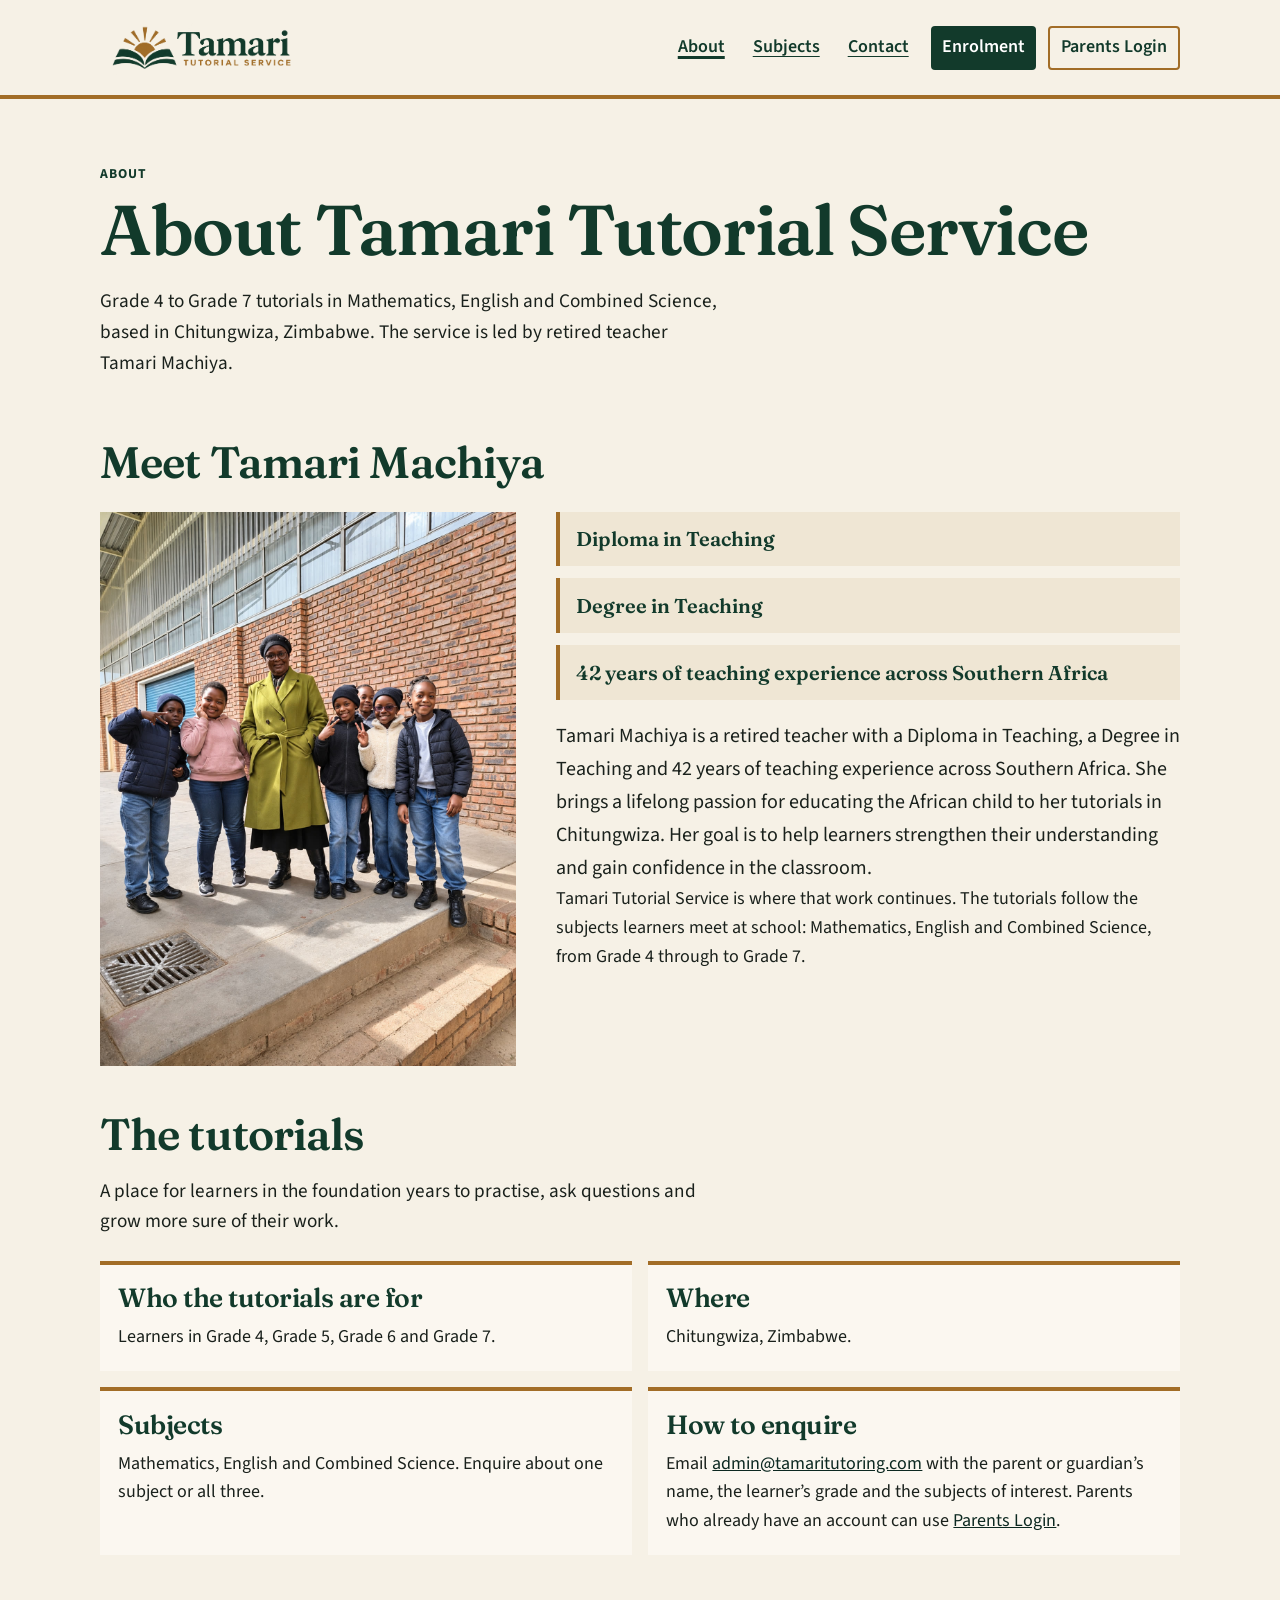
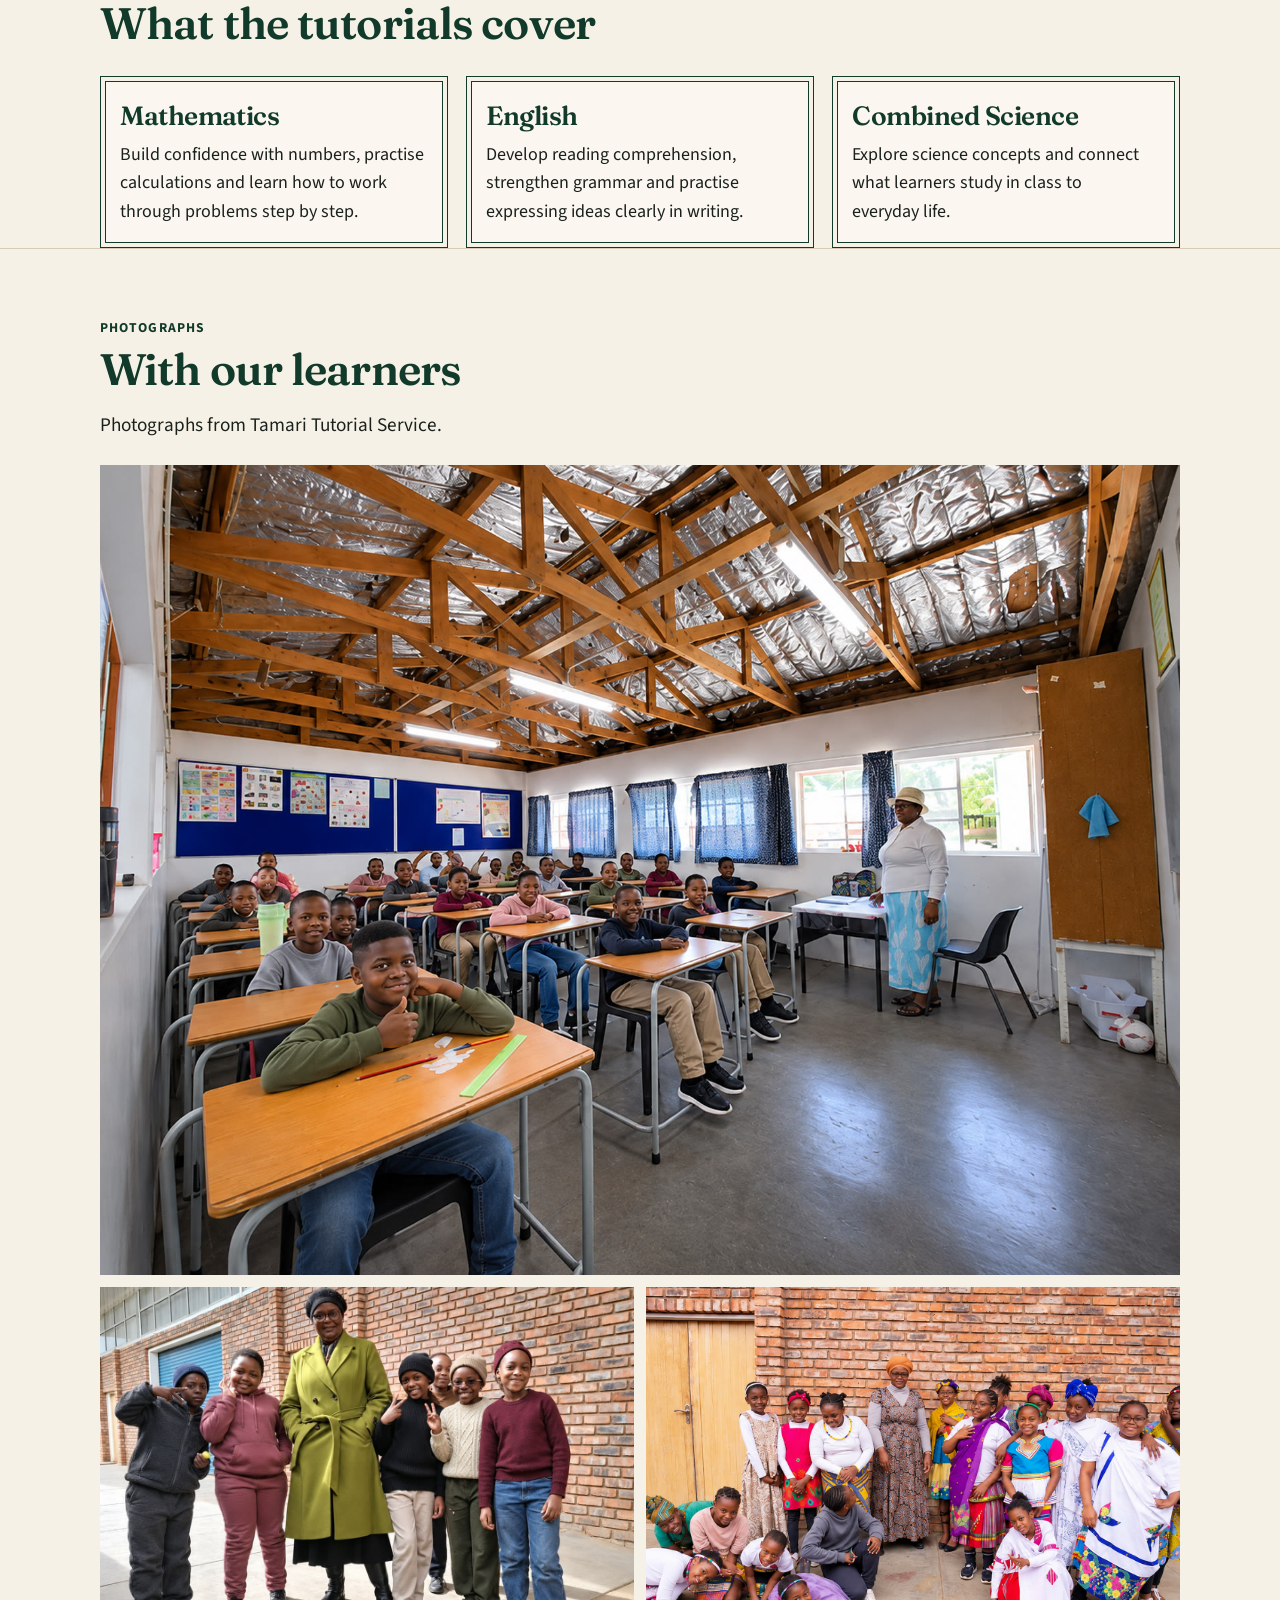
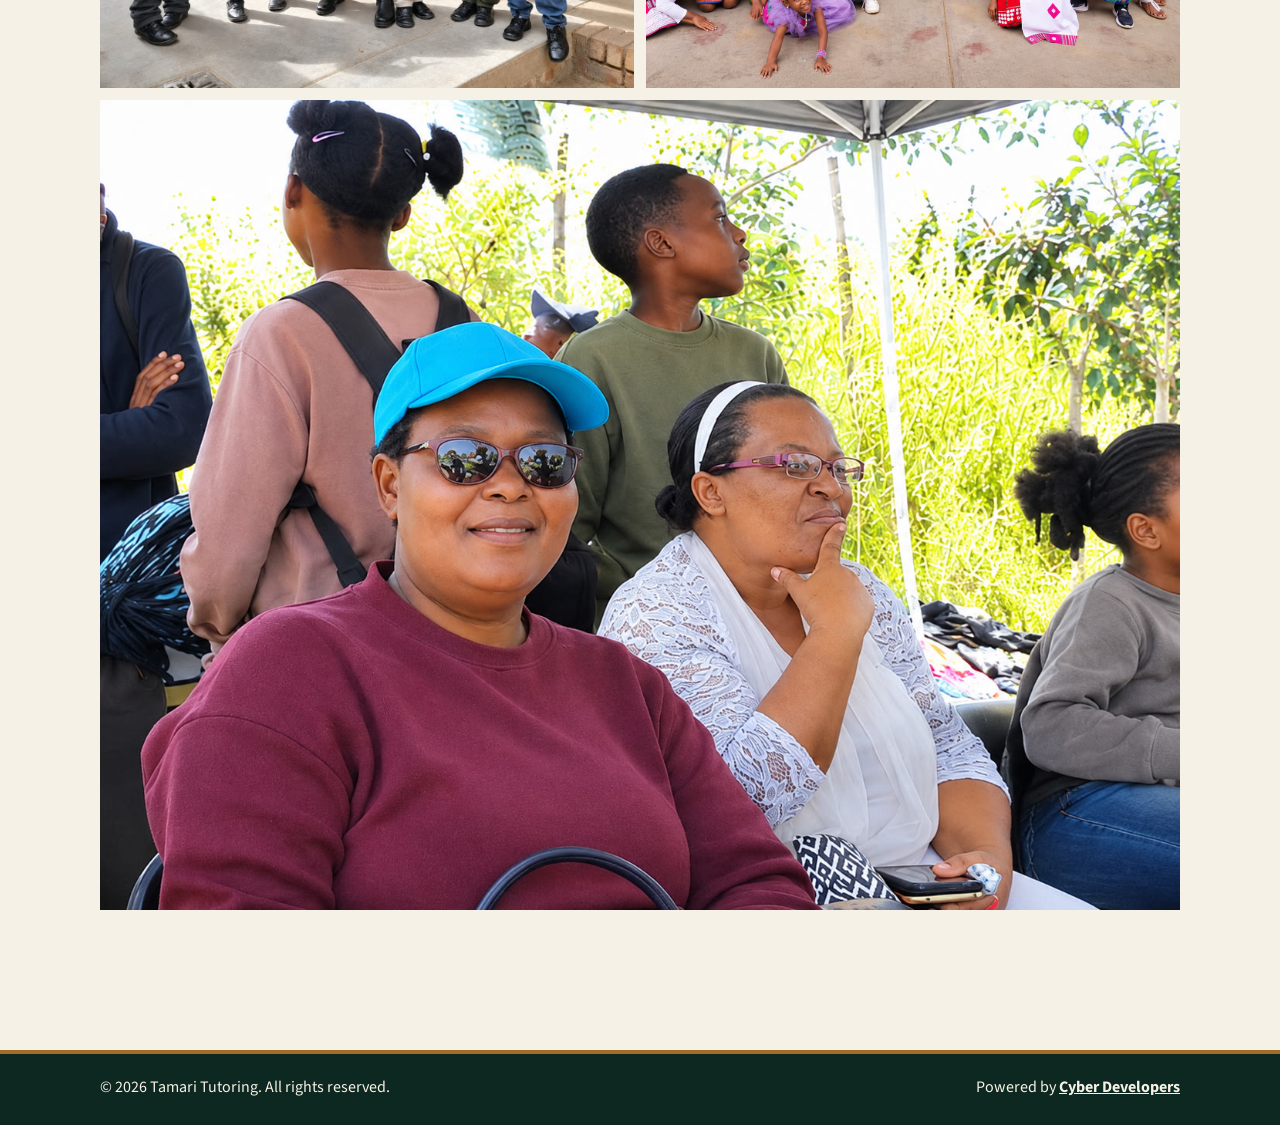
==== about.html @ 3a779c28 "Add an About page and move the photographs there. Keep a short introduction on the homepage, and put" ====
<!DOCTYPE html>
<html lang="en-GB">
  <head>
    <meta charset="utf-8">
    <meta name="viewport" content="width=device-width, initial-scale=1">
    <title>About | Tamari Tutorial Service</title>
    <meta name="description" content="Tamari Tutorial Service offers Grade 4 to Grade 7 tutorials in Mathematics, English and Combined Science in Chitungwiza, led by retired teacher Tamari Machiya.">
    <link rel="canonical" href="https://tamaritutoring.com/about.html">
    <meta property="og:title" content="About | Tamari Tutorial Service">
    <meta property="og:description" content="Meet Tamari Machiya and see photographs from Grade 4 to Grade 7 tutorials in Chitungwiza.">
    <meta property="og:type" content="website">
    <meta property="og:url" content="https://tamaritutoring.com/about.html">
    <meta property="og:locale" content="en_GB">
    <meta name="theme-color" content="#123a2b">
    <link rel="icon" href="favicon.png" type="image/png">
    <link rel="stylesheet" href="styles.css">
  </head>
  <body>
    <a class="skip" href="#main">Skip to content</a>

    <header class="site-header">
      <div class="wrap header-inner">
        <a class="brand" href="index.html">
          <img src="logo.png" alt="Tamari Tutorial Service" width="1086" height="362">
        </a>
        <nav class="site-nav" aria-label="Page">
          <ul>
            <li><a href="about.html" aria-current="page">About</a></li>
            <li><a href="index.html#subjects">Subjects</a></li>
            <li><a href="contact.html">Contact</a></li>
            <li><a class="nav-enrol" href="index.html#enrolment">Enrolment</a></li>
            <li><a class="nav-login" href="https://app.schoolhubsa.co.za/tamaritutoring" target="_blank" rel="noopener noreferrer">Parents Login<span class="visually-hidden"> (opens in a new tab)</span></a></li>
          </ul>
        </nav>
      </div>
    </header>

    <main id="main" class="about-page" tabindex="-1">
      <div class="wrap">
        <p class="kicker">About</p>
        <h1>About Tamari Tutorial Service</h1>
        <p class="contact-lead">Grade 4 to Grade 7 tutorials in Mathematics, English and Combined Science, based in Chitungwiza, Zimbabwe. The service is led by retired teacher Tamari Machiya.</p>
      </div>

      <section class="about-block" aria-labelledby="tutor-heading">
        <div class="wrap">
          <h2 id="tutor-heading">Meet Tamari Machiya</h2>
          <div class="about-grid">
            <figure class="about-photo">
              <img src="photos/learners-outside.jpg" alt="Tamari Machiya with learners outside a brick building" width="1200" height="1600">
            </figure>
            <div>
              <ul class="facts" aria-hidden="true">
                <li>Diploma in Teaching</li>
                <li>Degree in Teaching</li>
                <li>42 years of teaching experience across Southern Africa</li>
              </ul>
              <p class="about-copy">Tamari Machiya is a retired teacher with a Diploma in Teaching, a Degree in Teaching and 42 years of teaching experience across Southern Africa. She brings a lifelong passion for educating the African child to her tutorials in Chitungwiza. Her goal is to help learners strengthen their understanding and gain confidence in the classroom.</p>
              <p>Tamari Tutorial Service is where that work continues. The tutorials follow the subjects learners meet at school: Mathematics, English and Combined Science, from Grade 4 through to Grade 7.</p>
            </div>
          </div>
        </div>
      </section>

      <section class="about-block" aria-labelledby="service-heading">
        <div class="wrap">
          <h2 id="service-heading">The tutorials</h2>
          <p class="section-intro">A place for learners in the foundation years to practise, ask questions and grow more sure of their work.</p>
          <ul class="detail-list">
            <li>
              <h3>Who the tutorials are for</h3>
              <p>Learners in Grade 4, Grade 5, Grade 6 and Grade 7.</p>
            </li>
            <li>
              <h3>Where</h3>
              <p>Chitungwiza, Zimbabwe.</p>
            </li>
            <li>
              <h3>Subjects</h3>
              <p>Mathematics, English and Combined Science. Enquire about one subject or all three.</p>
            </li>
            <li>
              <h3>How to enquire</h3>
              <p>Email <a href="mailto:admin@tamaritutoring.com">admin@tamaritutoring.com</a> with the parent or guardian’s name, the learner’s grade and the subjects of interest. Parents who already have an account can use <a href="https://app.schoolhubsa.co.za/tamaritutoring" target="_blank" rel="noopener noreferrer">Parents Login<span class="visually-hidden"> (opens in a new tab)</span></a>.</p>
            </li>
          </ul>
        </div>
      </section>

      <section class="about-block" aria-labelledby="cover-heading">
        <div class="wrap">
          <h2 id="cover-heading">What the tutorials cover</h2>
          <ul class="subject-list">
            <li>
              <h3>Mathematics</h3>
              <p>Build confidence with numbers, practise calculations and learn how to work through problems step by step.</p>
            </li>
            <li>
              <h3>English</h3>
              <p>Develop reading comprehension, strengthen grammar and practise expressing ideas clearly in writing.</p>
            </li>
            <li>
              <h3>Combined Science</h3>
              <p>Explore science concepts and connect what learners study in class to everyday life.</p>
            </li>
          </ul>
        </div>
      </section>

      <section class="gallery" aria-labelledby="gallery-heading">
        <div class="wrap">
          <p class="kicker">Photographs</p>
          <h2 id="gallery-heading">With our learners</h2>
          <p class="section-intro">Photographs from Tamari Tutorial Service.</p>
          <ul class="photo-grid">
            <li class="photo-wide">
              <img src="photos/classroom.jpg" alt="Learners seated at desks in a classroom, with their teacher at the front" width="1600" height="1200">
            </li>
            <li>
              <img src="photos/learners-on-the-steps.jpg" alt="Tamari Machiya with learners on the steps outside a brick building" width="1200" height="1600">
            </li>
            <li>
              <img src="photos/celebration.jpg" alt="Tamari Machiya with learners dressed for a celebration" width="1600" height="1066">
            </li>
            <li class="photo-wide">
              <img src="photos/outdoor-gathering.jpg" alt="Women seated together at an outdoor gathering" width="1400" height="1050">
            </li>
          </ul>
        </div>
      </section>
    </main>

    <footer class="site-footer">
      <div class="wrap footer-line">
        <p>© 2026 Tamari Tutoring. All rights reserved.</p>
        <p class="footer-credit">Powered by <a href="https://www.cyberdevelopers.co.za" target="_blank" rel="noopener noreferrer">Cyber Developers<span class="visually-hidden"> (opens in a new tab)</span></a></p>
      </div>
    </footer>
  </body>
</html>
---- styles.css ----
@font-face {
  font-family: "Fraunces";
  src: url("fonts/fraunces-latin-600.woff2") format("woff2");
  font-weight: 600;
  font-style: normal;
  font-display: swap;
}

@font-face {
  font-family: "Fraunces";
  src: url("fonts/fraunces-latin-700.woff2") format("woff2");
  font-weight: 700;
  font-style: normal;
  font-display: swap;
}

@font-face {
  font-family: "Source Sans 3";
  src: url("fonts/source-sans-3-latin-400.woff2") format("woff2");
  font-weight: 400;
  font-style: normal;
  font-display: swap;
}

@font-face {
  font-family: "Source Sans 3";
  src: url("fonts/source-sans-3-latin-600.woff2") format("woff2");
  font-weight: 600;
  font-style: normal;
  font-display: swap;
}

@font-face {
  font-family: "Source Sans 3";
  src: url("fonts/source-sans-3-latin-700.woff2") format("woff2");
  font-weight: 700;
  font-style: normal;
  font-display: swap;
}

:root {
  --cream: #f6f1e6;
  --cream-deep: #efe6d4;
  --paper: #fbf7f0;
  --ink: #1a211c;
  --ink-soft: #3c4a41;
  --green: #123a2b;
  --green-deep: #0c2820;
  --gold: #a26d27;
  --line: #d9ccb6;
  --serif: "Fraunces", "Palatino Linotype", Palatino, Georgia, serif;
  --sans: "Source Sans 3", "Segoe UI", "Helvetica Neue", Arial, sans-serif;
  --header-offset: 7rem;
  --shadow: 0 16px 40px rgba(20, 56, 44, 0.08);
}

*,
*::before,
*::after {
  box-sizing: border-box;
}

html {
  font-size: 100%;
}

@media (prefers-reduced-motion: no-preference) {
  html {
    scroll-behavior: smooth;
  }
}

body {
  margin: 0;
  background: var(--cream);
  color: var(--ink);
  font-family: var(--sans);
  font-size: 1.125rem;
  line-height: 1.6;
}

::selection {
  background: var(--green);
  color: var(--cream);
}

:focus:not(:focus-visible) {
  outline: none;
}

:focus-visible {
  outline: 3px solid var(--green-deep);
  outline-offset: 4px;
  box-shadow: 0 0 0 4px #ffffff;
}

.skip {
  position: absolute;
  left: 0.75rem;
  top: 0.75rem;
  z-index: 20;
  transform: translateY(-200%);
  background: var(--paper);
  color: var(--green);
  padding: 0.6rem 0.9rem;
  font-weight: 700;
  text-decoration: underline;
}

.skip:focus {
  transform: none;
}

.visually-hidden {
  position: absolute;
  width: 1px;
  height: 1px;
  padding: 0;
  margin: -1px;
  overflow: hidden;
  clip: rect(0, 0, 0, 0);
  white-space: nowrap;
  border: 0;
}

.wrap {
  width: min(1080px, calc(100% - 2rem));
  margin-inline: auto;
}

h1,
h2,
h3,
p {
  text-wrap: pretty;
}

h1,
h2,
h3 {
  font-family: var(--serif);
  font-weight: 600;
  line-height: 1.12;
  color: var(--green);
  letter-spacing: -0.02em;
}

h1 {
  margin: 0.35rem 0 1rem;
  font-size: clamp(2.5rem, 7vw, 4.4rem);
}

h2 {
  margin: 0 0 1rem;
  font-size: clamp(2rem, 4vw, 2.75rem);
}

h3 {
  margin: 0 0 0.65rem;
  font-size: 1.65rem;
}

p {
  margin: 0 0 1rem;
}

a {
  color: var(--green-deep);
}

.site-header {
  position: sticky;
  top: 0;
  z-index: 10;
  background: var(--cream);
  color: var(--green);
  border-bottom: 4px solid var(--gold);
}

.header-inner {
  display: flex;
  flex-wrap: wrap;
  align-items: center;
  gap: 0.75rem 1.25rem;
  padding: 0.8rem 0;
}

.brand {
  display: flex;
  align-items: center;
  margin-right: auto;
  min-height: 48px;
  text-decoration: none;
}

.brand img,
.hero-logo {
  display: block;
  width: auto;
  height: 3.5rem;
}

.hero-logo {
  height: auto;
  width: min(100%, 20rem);
  margin: 0.35rem 0 1rem;
}

.site-nav ul {
  display: flex;
  flex-wrap: wrap;
  align-items: center;
  justify-content: flex-end;
  gap: 0.25rem 0.35rem;
  margin: 0;
  padding: 0;
  list-style: none;
}

.site-nav a {
  display: inline-flex;
  align-items: center;
  justify-content: center;
  min-height: 44px;
  padding: 0.35rem 0.7rem;
  color: var(--green);
  font-weight: 600;
  text-decoration: underline;
  text-underline-offset: 0.22em;
  text-decoration-thickness: 1px;
}

.site-nav a[aria-current="page"] {
  text-decoration-thickness: 3px;
}

.nav-enrol,
.nav-login {
  margin-left: 0.35rem;
  text-decoration: none !important;
  border-radius: 4px;
  padding-inline: 0.95rem;
}

.nav-enrol {
  background: var(--green);
  color: #fff !important;
}

.nav-enrol:hover {
  background: var(--green-deep);
}

.nav-login {
  background: transparent;
  color: var(--green) !important;
  border: 2px solid var(--gold);
}

.nav-login:hover {
  background: #f4e7d2;
}

.hero {
  padding: 2.5rem 0 3rem;
  scroll-margin-top: var(--header-offset);
}

.hero-grid {
  display: grid;
  gap: 2rem;
  align-items: center;
}

.location {
  display: flex;
  align-items: center;
  gap: 0.4rem;
  margin: 0;
  color: var(--ink-soft);
  font-weight: 600;
  font-size: 1rem;
}

.pin {
  width: 1.05rem;
  height: 1.05rem;
  flex: none;
}

.lede {
  max-width: 40rem;
  margin-bottom: 1.5rem;
  font-size: 1.2rem;
  color: var(--ink);
}

.actions {
  display: flex;
  flex-wrap: wrap;
  align-items: center;
  gap: 0.75rem 1.25rem;
}

.button {
  display: inline-flex;
  align-items: center;
  justify-content: center;
  min-height: 48px;
  padding: 0.75rem 1.25rem;
  background: var(--green);
  color: #fff;
  font-weight: 700;
  font-size: 1.0625rem;
  text-decoration: none;
  border-radius: 4px;
}

.button:hover {
  background: var(--green-deep);
}

.button-login {
  background: transparent;
  color: var(--green);
  border: 2px solid var(--gold);
}

.button-login:hover {
  background: #f4e7d2;
  color: var(--green-deep);
}

.text-link {
  display: inline-flex;
  align-items: center;
  min-height: 48px;
  color: var(--green-deep);
  font-weight: 700;
  text-underline-offset: 0.2em;
}

.programme {
  background: var(--paper);
  border: 1px solid var(--green);
  box-shadow: inset 0 0 0 5px var(--cream-deep), inset 0 0 0 6px var(--green);
  padding: 1.7rem 1.35rem 1.45rem;
}

.programme-kicker {
  margin: 0 0 0.65rem;
  color: var(--green);
  font-size: 0.85rem;
  font-weight: 700;
  letter-spacing: 0.08em;
  text-transform: uppercase;
}

.grade-row,
.programme-subjects {
  margin: 0 0 1.15rem;
  padding: 0;
  list-style: none;
}

.programme-subjects {
  margin-bottom: 0;
}

.grade-row {
  display: grid;
  grid-template-columns: repeat(4, minmax(0, 1fr));
  gap: 0.45rem;
}

.grade-row li {
  display: flex;
  align-items: center;
  justify-content: center;
  min-height: 2.75rem;
  background: var(--green);
  color: var(--cream);
  text-align: center;
  font-weight: 700;
  font-size: 1rem;
  line-height: 1.2;
  padding: 0.55rem 0.35rem;
}

.programme-subjects li {
  padding: 0.55rem 0;
  border-top: 1px solid var(--line);
  font-weight: 600;
}

.about,
.subjects {
  padding: 3rem 0;
  scroll-margin-top: var(--header-offset);
  border-top: 1px solid var(--line);
}

.kicker {
  margin: 0 0 0.4rem;
  color: var(--green);
  font-size: 0.85rem;
  font-weight: 700;
  letter-spacing: 0.08em;
  text-transform: uppercase;
}

.about-grid {
  display: grid;
  gap: 1.5rem;
  margin-top: 1.5rem;
}

.facts {
  margin: 0;
  padding: 0;
  list-style: none;
  display: grid;
  gap: 0.75rem;
}

.facts li {
  padding: 0.9rem 1rem;
  border-left: 4px solid var(--gold);
  background: var(--cream-deep);
  font-family: var(--serif);
  font-size: 1.25rem;
  line-height: 1.3;
  color: var(--green);
}

.about-copy {
  margin: 1.25rem 0 0;
  max-width: 42rem;
  font-size: 1.25rem;
  line-height: 1.65;
}

.about-photo {
  margin: 0;
}

.about-photo img,
.photo-grid img {
  display: block;
  width: 100%;
  height: auto;
  object-fit: cover;
}

.about-photo img {
  aspect-ratio: 3 / 4;
  object-position: center 20%;
}

.gallery {
  padding: 3rem 0;
  scroll-margin-top: var(--header-offset);
  border-top: 1px solid var(--line);
}

.photo-grid {
  display: grid;
  gap: 0.75rem;
  margin: 1.5rem 0 0;
  padding: 0;
  list-style: none;
}

.photo-grid img {
  aspect-ratio: 4 / 3;
}

.contact-page,
.about-page {
  padding: 2.5rem 0 3.5rem;
}

.about-block {
  padding-top: 2.75rem;
}

.detail-list {
  display: grid;
  gap: 1rem;
  margin: 1.5rem 0 0;
  padding: 0;
  list-style: none;
}

.detail-list li {
  background: var(--paper);
  border-top: 4px solid var(--gold);
  padding: 1.15rem 1.15rem 1.2rem;
}

.detail-list p {
  margin: 0;
}

.contact-lead {
  max-width: 40rem;
  font-size: 1.2rem;
}

.form-note,
.form-success {
  max-width: 40rem;
}

.form-success {
  background: var(--cream-deep);
  border-left: 4px solid var(--gold);
  padding: 1rem 1.1rem;
  margin-bottom: 1.5rem;
}

[hidden] {
  display: none !important;
}

.contact-form {
  display: grid;
  gap: 1rem;
  max-width: 36rem;
  margin-top: 1.5rem;
}

.contact-form label {
  display: grid;
  gap: 0.35rem;
  font-weight: 700;
  color: var(--green);
}

.contact-form input,
.contact-form textarea {
  width: 100%;
  min-height: 48px;
  padding: 0.7rem 0.8rem;
  border: 1px solid var(--green);
  border-radius: 4px;
  background: var(--paper);
  color: var(--ink);
  font: inherit;
}

.contact-form textarea {
  min-height: 9rem;
  resize: vertical;
}

.contact-form .button {
  justify-self: start;
  border: 0;
  cursor: pointer;
}

.hp {
  display: none;
}

.section-intro {
  max-width: 40rem;
  font-size: 1.2rem;
}

.subject-list {
  display: grid;
  gap: 1rem;
  margin: 1.75rem 0 0;
  padding: 0;
  list-style: none;
}

.subject-list li {
  background: var(--paper);
  border: 1px solid var(--green);
  box-shadow: inset 0 0 0 4px var(--cream), inset 0 0 0 5px var(--green);
  padding: 1.45rem 1.2rem 1.25rem;
}

.subject-list p {
  margin: 0;
  color: var(--ink);
}

.enrol {
  background: var(--green);
  color: var(--cream);
  padding: 3rem 0;
  scroll-margin-top: var(--header-offset);
}

.enrol h2,
.kicker-light {
  color: var(--cream);
}

.enrol p,
.enrol li {
  color: var(--cream);
}

.enrol-panel {
  display: grid;
  gap: 1.5rem;
}

.enrol ul {
  margin: 0;
  padding-left: 1.2rem;
}

.enrol li + li {
  margin-top: 0.35rem;
}

.include-label {
  margin-bottom: 0.4rem;
  font-weight: 700;
}

.enrol-action {
  display: flex;
  flex-direction: column;
  align-items: stretch;
  gap: 0.75rem;
}

.button-email {
  width: 100%;
  background: var(--cream);
  color: var(--green);
  font-size: 1.125rem;
}

.button-email:hover {
  background: #fff;
  color: var(--green-deep);
}

.enrol .button-login {
  width: 100%;
  color: var(--cream);
  border-color: var(--cream);
  background: transparent;
}

.enrol .button-login:hover {
  background: rgba(255, 255, 255, 0.12);
  color: #fff;
}

.email-hint {
  margin: 0;
  font-size: 1rem;
}

.email-hint a {
  color: var(--cream);
  font-weight: 700;
}

.site-footer {
  background: var(--green-deep);
  color: var(--cream);
  padding: 1.35rem 0 1.5rem;
  border-top: 4px solid var(--gold);
  font-size: 1rem;
}

.site-footer a {
  color: var(--cream);
  font-weight: 700;
}

.footer-line {
  display: flex;
  flex-wrap: wrap;
  align-items: center;
  justify-content: space-between;
  gap: 0.4rem 1.5rem;
}

.site-footer p {
  margin: 0;
}

.site-footer .footer-credit {
  margin-left: auto;
}

main:focus {
  outline: none;
}

@media (max-width: 420px) {
  .grade-row {
    grid-template-columns: 1fr 1fr;
  }
}

@media (max-width: 720px) {
  :root {
    --header-offset: 12rem;
  }

  .header-inner {
    display: grid;
    grid-template-columns: minmax(0, 1fr) auto;
    align-items: center;
  }

  .brand {
    margin-right: 0;
  }

  .site-nav {
    grid-column: 1 / -1;
  }

  .site-nav ul {
    display: flex;
    flex-wrap: wrap;
    justify-content: flex-start;
    width: 100%;
    gap: 0.45rem 0.75rem;
  }

  .site-nav li:has(.nav-enrol),
  .site-nav li:has(.nav-login) {
    flex: 1 1 9rem;
  }

  .nav-enrol,
  .nav-login {
    width: 100%;
    margin-left: 0;
  }
}

@media (min-width: 721px) {
  .wrap {
    width: min(1080px, calc(100% - 4rem));
  }

  .hero {
    padding: 4.25rem 0 4.5rem;
  }

  .brand img {
    height: 4.35rem;
  }

  .hero-logo {
    width: min(100%, 24rem);
  }

  .about,
  .subjects,
  .gallery,
  .enrol {
    padding: 4.25rem 0;
  }
}

@media (min-width: 800px) {
  .about-grid {
    grid-template-columns: minmax(16rem, 0.8fr) 1.2fr;
    gap: 2.5rem;
    align-items: start;
  }
}

@media (min-width: 720px) {
  .photo-grid {
    grid-template-columns: 1fr 1fr;
  }

  .photo-wide {
    grid-column: 1 / -1;
  }

  .contact-page,
  .about-page {
    padding: 4rem 0 4.5rem;
  }

  .detail-list {
    grid-template-columns: 1fr 1fr;
  }
}

@media (min-width: 880px) {
  .hero-grid {
    grid-template-columns: minmax(0, 1.35fr) minmax(16rem, 0.75fr);
    gap: 3rem;
  }

  .subject-list {
    grid-template-columns: repeat(3, minmax(0, 1fr));
    gap: 1.15rem;
  }

  .enrol-panel {
    grid-template-columns: minmax(0, 1.4fr) minmax(16rem, 0.8fr);
    gap: 2.5rem;
    align-items: center;
  }

  .button-email,
  .enrol .button-login {
    width: auto;
    min-width: 16rem;
  }
}

@media (forced-colors: active) {
  .button,
  .nav-enrol,
  .nav-login,
  .programme,
  .subject-list li,
  .grade-row li {
    border: 1px solid ButtonText;
  }
}

@media print {
  .site-header,
  .skip,
  .actions {
    display: none;
  }

  body,
  .enrol,
  .site-footer {
    background: #fff;
    color: #000;
  }

  h1,
  h2,
  h3,
  .enrol h2,
  .enrol p,
  .enrol li,
  .site-footer,
  .site-footer a,
  .email-hint a {
    color: #000;
  }

}
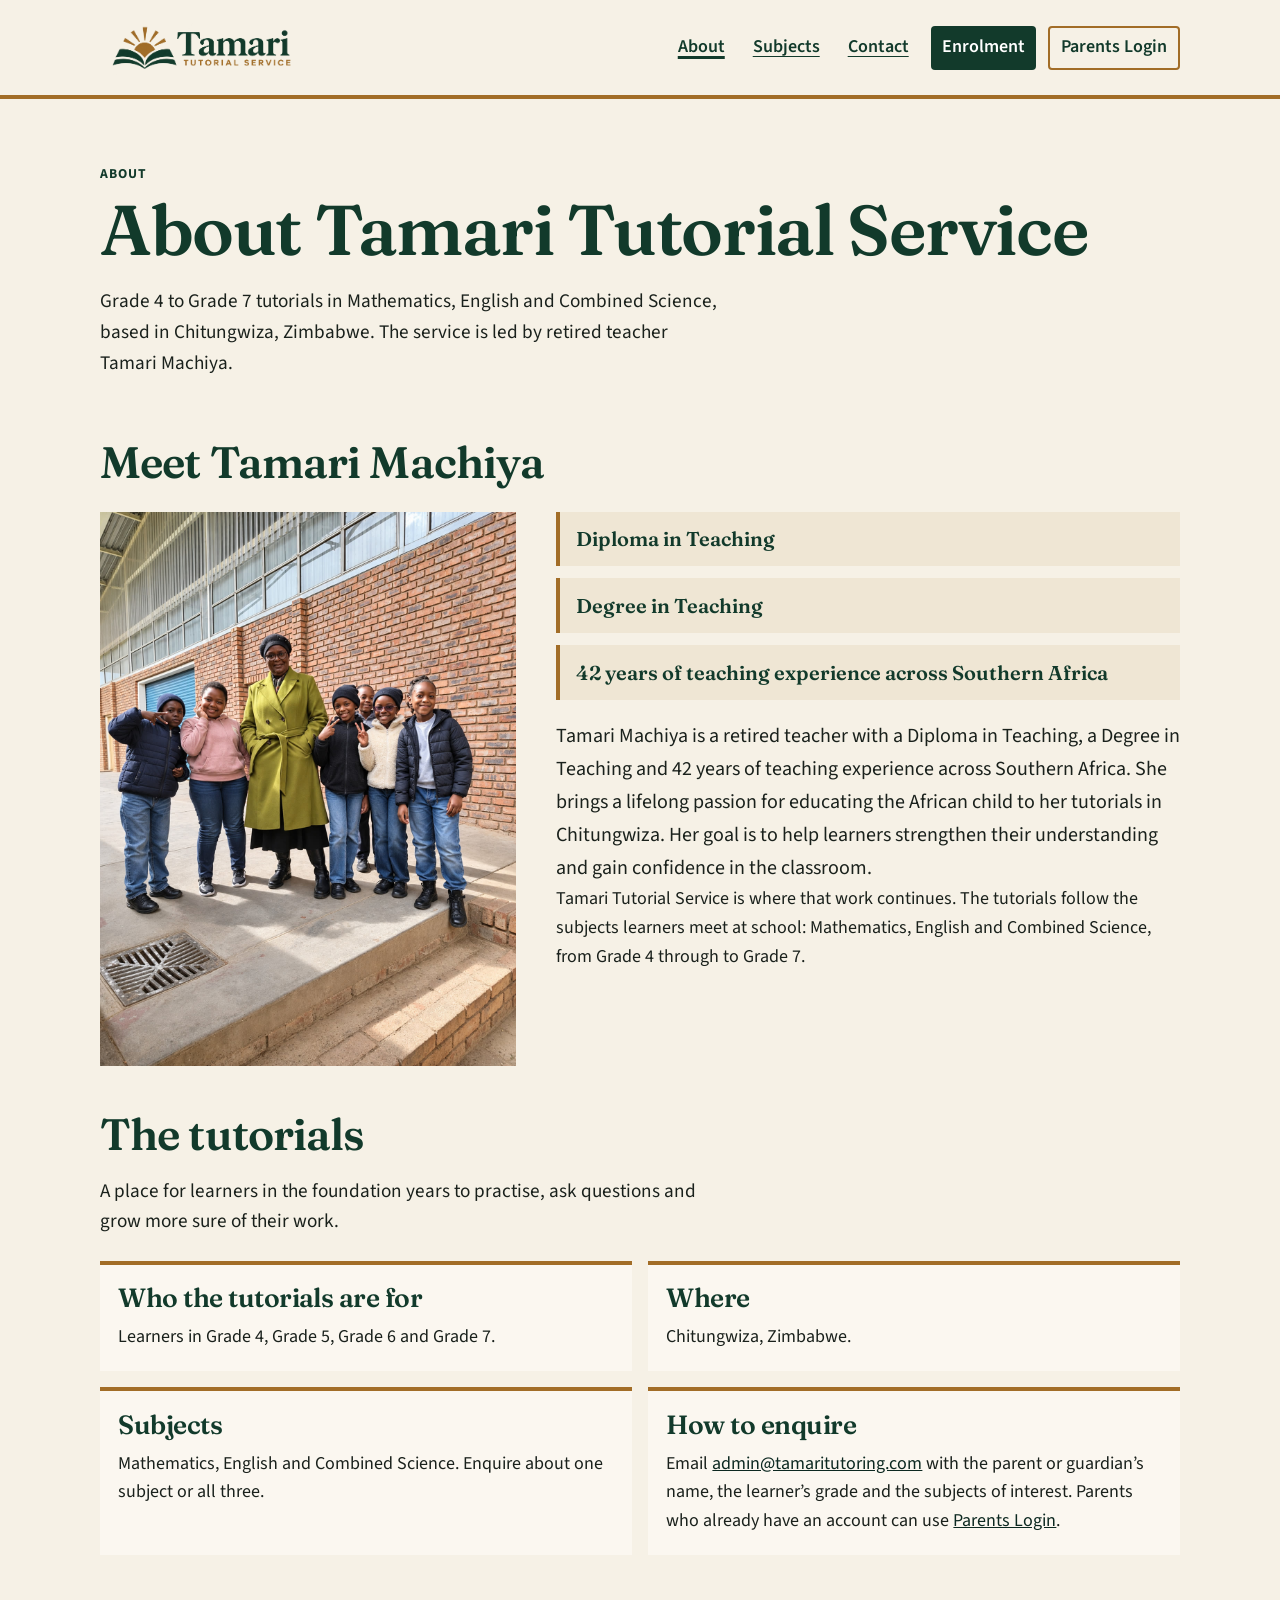
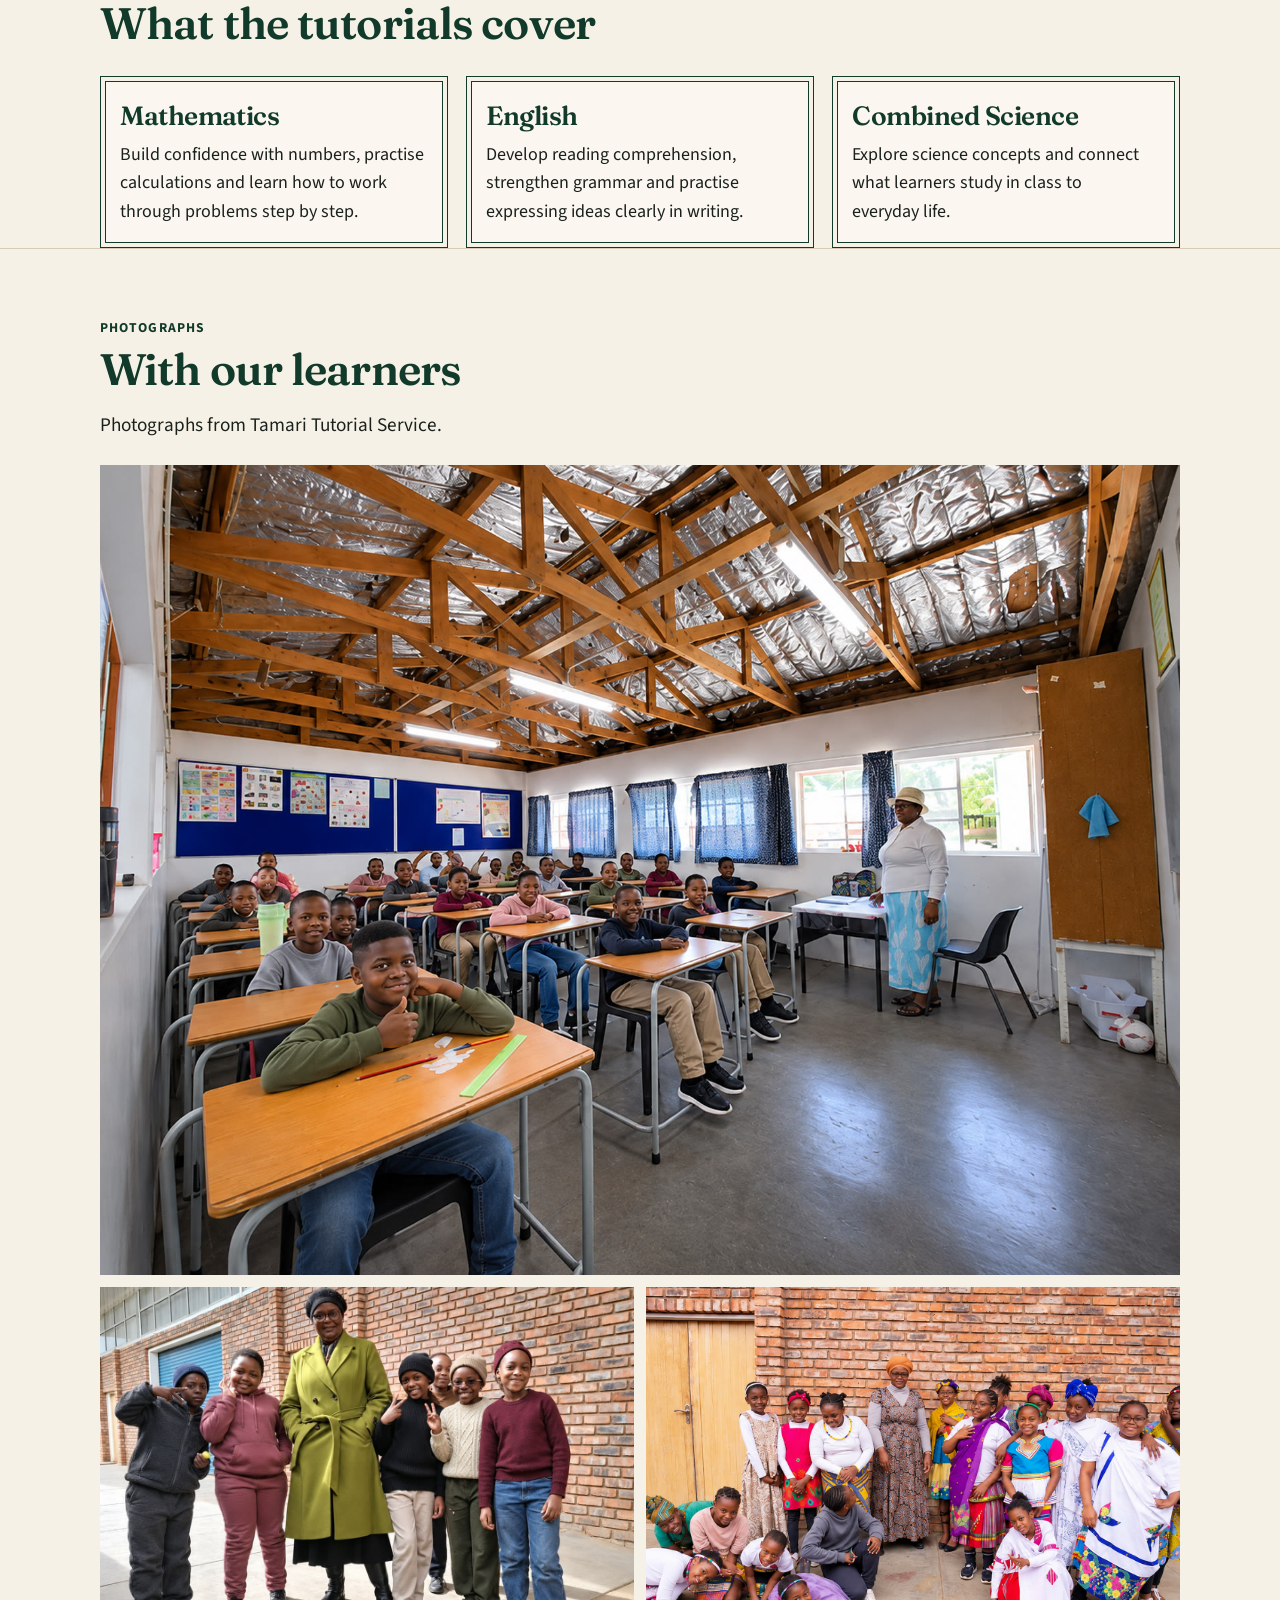
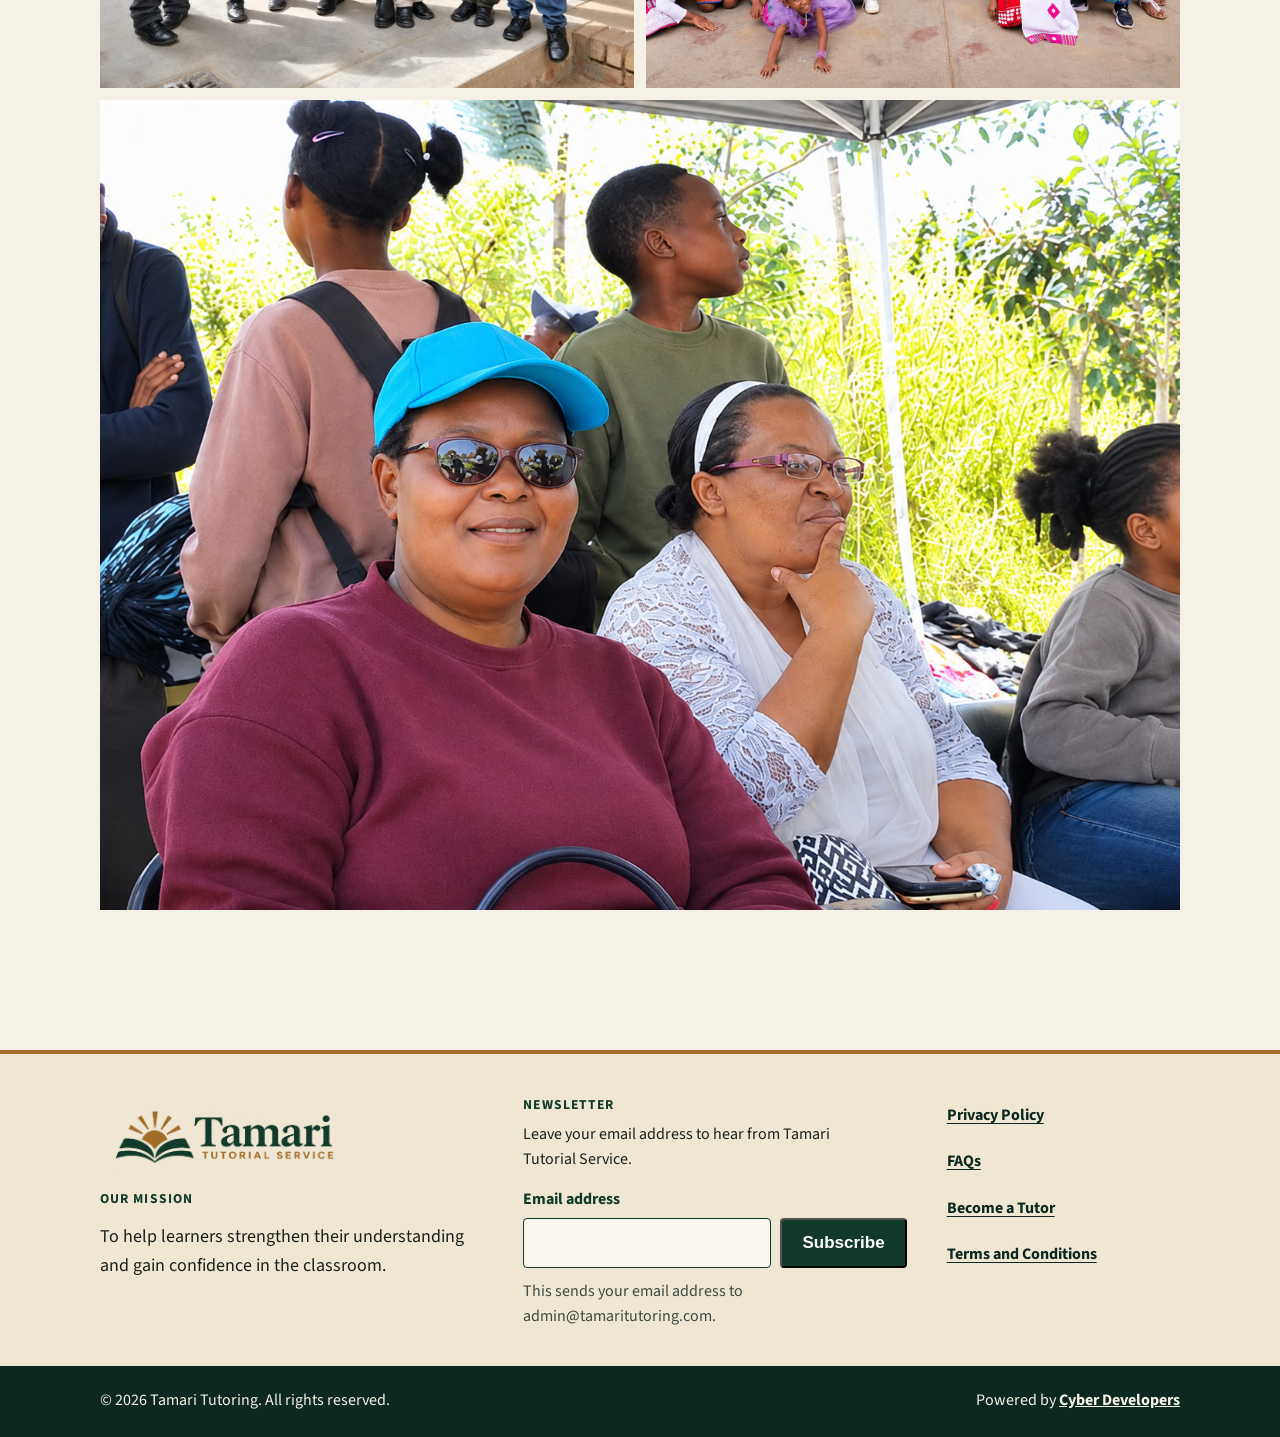
==== commit 9b4257e4: "Add footer links, a newsletter box, and a mission line. Put the logo and mission in the footer, and " ====
--- a/about.html
+++ b/about.html
@@ -131,10 +131,52 @@
     </main>
 
     <footer class="site-footer">
-      <div class="wrap footer-line">
-        <p>© 2026 Tamari Tutoring. All rights reserved.</p>
-        <p class="footer-credit">Powered by <a href="https://www.cyberdevelopers.co.za" target="_blank" rel="noopener noreferrer">Cyber Developers<span class="visually-hidden"> (opens in a new tab)</span></a></p>
+      <div class="footer-main">
+        <div class="wrap footer-grid">
+          <div class="footer-brand">
+            <a class="footer-logo-link" href="index.html">
+              <img src="logo.png" alt="Tamari Tutorial Service" width="1086" height="362">
+            </a>
+            <p class="kicker">Our mission</p>
+            <p class="mission">To help learners strengthen their understanding and gain confidence in the classroom.</p>
+          </div>
+          <div class="footer-news">
+            <form class="newsletter" id="newsletter-form" action="https://formsubmit.co/admin@tamaritutoring.com" method="POST">
+              <p class="kicker">Newsletter</p>
+              <p class="newsletter-lead">Leave your email address to hear from Tamari Tutorial Service.</p>
+              <input type="hidden" name="_subject" value="Newsletter signup from the Tamari Tutorial Service website">
+              <input type="hidden" name="_template" value="table">
+              <input type="hidden" name="_captcha" value="false">
+              <input type="hidden" name="_next" value="https://tamaritutoring.com/index.html?subscribed=1">
+              <p class="hp" aria-hidden="true">
+                <label>Leave this field empty<input type="text" name="_honey" tabindex="-1" autocomplete="off"></label>
+              </p>
+              <label for="newsletter-email">Email address</label>
+              <div class="newsletter-row">
+                <input id="newsletter-email" type="email" name="email" autocomplete="email" required>
+                <button class="button" type="submit">Subscribe</button>
+              </div>
+              <p class="newsletter-note">This sends your email address to admin@tamaritutoring.com.</p>
+            </form>
+            <p class="form-success" id="newsletter-success" hidden>Thank you. Your email address has been sent to Tamari Tutorial Service.</p>
+          </div>
+          <nav class="footer-nav" aria-label="Footer">
+            <ul>
+              <li><a href="privacy.html">Privacy Policy</a></li>
+              <li><a href="faqs.html">FAQs</a></li>
+              <li><a href="become-a-tutor.html">Become a Tutor</a></li>
+              <li><a href="terms.html">Terms and Conditions</a></li>
+            </ul>
+          </nav>
+        </div>
+      </div>
+      <div class="footer-bar">
+        <div class="wrap footer-line">
+          <p>© 2026 Tamari Tutoring. All rights reserved.</p>
+          <p class="footer-credit">Powered by <a href="https://www.cyberdevelopers.co.za" target="_blank" rel="noopener noreferrer">Cyber Developers<span class="visually-hidden"> (opens in a new tab)</span></a></p>
+        </div>
       </div>
     </footer>
+    <script src="newsletter.js"></script>
   </body>
 </html>
--- a/styles.css
+++ b/styles.css
@@ -476,7 +476,8 @@
 }
 
 .contact-page,
-.about-page {
+.about-page,
+.info-page {
   padding: 2.5rem 0 3.5rem;
 }
 
@@ -505,6 +506,11 @@
 .contact-lead {
   max-width: 40rem;
   font-size: 1.2rem;
+}
+
+.faq h2 {
+  margin-top: 1.85rem;
+  font-size: clamp(1.45rem, 2.5vw, 1.85rem);
 }
 
 .form-note,
@@ -667,16 +673,107 @@
 }
 
 .site-footer {
+  font-size: 1rem;
+}
+
+.footer-main {
+  background: var(--cream-deep);
+  color: var(--ink);
+  border-top: 4px solid var(--gold);
+  padding: 2.5rem 0 2.25rem;
+}
+
+.footer-grid {
+  display: grid;
+  gap: 2rem;
+}
+
+.footer-logo-link {
+  display: inline-block;
+}
+
+.footer-logo-link img {
+  display: block;
+  width: min(100%, 16rem);
+  height: auto;
+}
+
+.mission {
+  max-width: 28rem;
+  margin: 0.85rem 0 0;
+  font-size: 1.125rem;
+}
+
+.newsletter label {
+  display: block;
+  margin-bottom: 0.35rem;
+  color: var(--green);
+  font-weight: 700;
+}
+
+.newsletter-lead {
+  max-width: 28rem;
+  margin: 0 0 0.85rem;
+}
+
+.newsletter-row {
+  display: flex;
+  flex-wrap: wrap;
+  gap: 0.6rem;
+}
+
+.newsletter-row input {
+  flex: 1 1 12rem;
+  min-width: 0;
+  min-height: 48px;
+  padding: 0.7rem 0.8rem;
+  border: 1px solid var(--green);
+  border-radius: 4px;
+  background: var(--paper);
+  color: var(--ink);
+  font: inherit;
+}
+
+.newsletter-note {
+  max-width: 28rem;
+  margin: 0.7rem 0 0;
+  color: var(--ink-soft);
+}
+
+.footer-nav ul {
+  display: grid;
+  gap: 0.15rem;
+  margin: 0;
+  padding: 0;
+  list-style: none;
+}
+
+.footer-nav a {
+  display: inline-flex;
+  align-items: center;
+  min-height: 44px;
+  color: var(--green-deep);
+  font-weight: 700;
+  text-underline-offset: 0.2em;
+}
+
+.footer-nav a[aria-current="page"] {
+  text-decoration-thickness: 3px;
+}
+
+.footer-bar {
   background: var(--green-deep);
   color: var(--cream);
   padding: 1.35rem 0 1.5rem;
-  border-top: 4px solid var(--gold);
-  font-size: 1rem;
-}
-
-.site-footer a {
+}
+
+.footer-bar a {
   color: var(--cream);
   font-weight: 700;
+}
+
+.footer-bar p {
+  margin: 0;
 }
 
 .footer-line {
@@ -687,11 +784,7 @@
   gap: 0.4rem 1.5rem;
 }
 
-.site-footer p {
-  margin: 0;
-}
-
-.site-footer .footer-credit {
+.footer-bar .footer-credit {
   margin-left: auto;
 }
 
@@ -702,6 +795,11 @@
 @media (max-width: 420px) {
   .grade-row {
     grid-template-columns: 1fr 1fr;
+  }
+
+  .newsletter-row input,
+  .newsletter-row .button {
+    flex: 1 1 100%;
   }
 }
 
@@ -742,6 +840,12 @@
     width: 100%;
     margin-left: 0;
   }
+
+  .footer-nav ul {
+    display: flex;
+    flex-wrap: wrap;
+    gap: 0.15rem 1.1rem;
+  }
 }
 
 @media (min-width: 721px) {
@@ -787,7 +891,8 @@
   }
 
   .contact-page,
-  .about-page {
+  .about-page,
+  .info-page {
     padding: 4rem 0 4.5rem;
   }
 
@@ -811,6 +916,12 @@
     grid-template-columns: minmax(0, 1.4fr) minmax(16rem, 0.8fr);
     gap: 2.5rem;
     align-items: center;
+  }
+
+  .footer-grid {
+    grid-template-columns: minmax(0, 1.15fr) minmax(0, 1.15fr) minmax(11rem, 0.7fr);
+    gap: 2rem 2.5rem;
+    align-items: start;
   }
 
   .button-email,
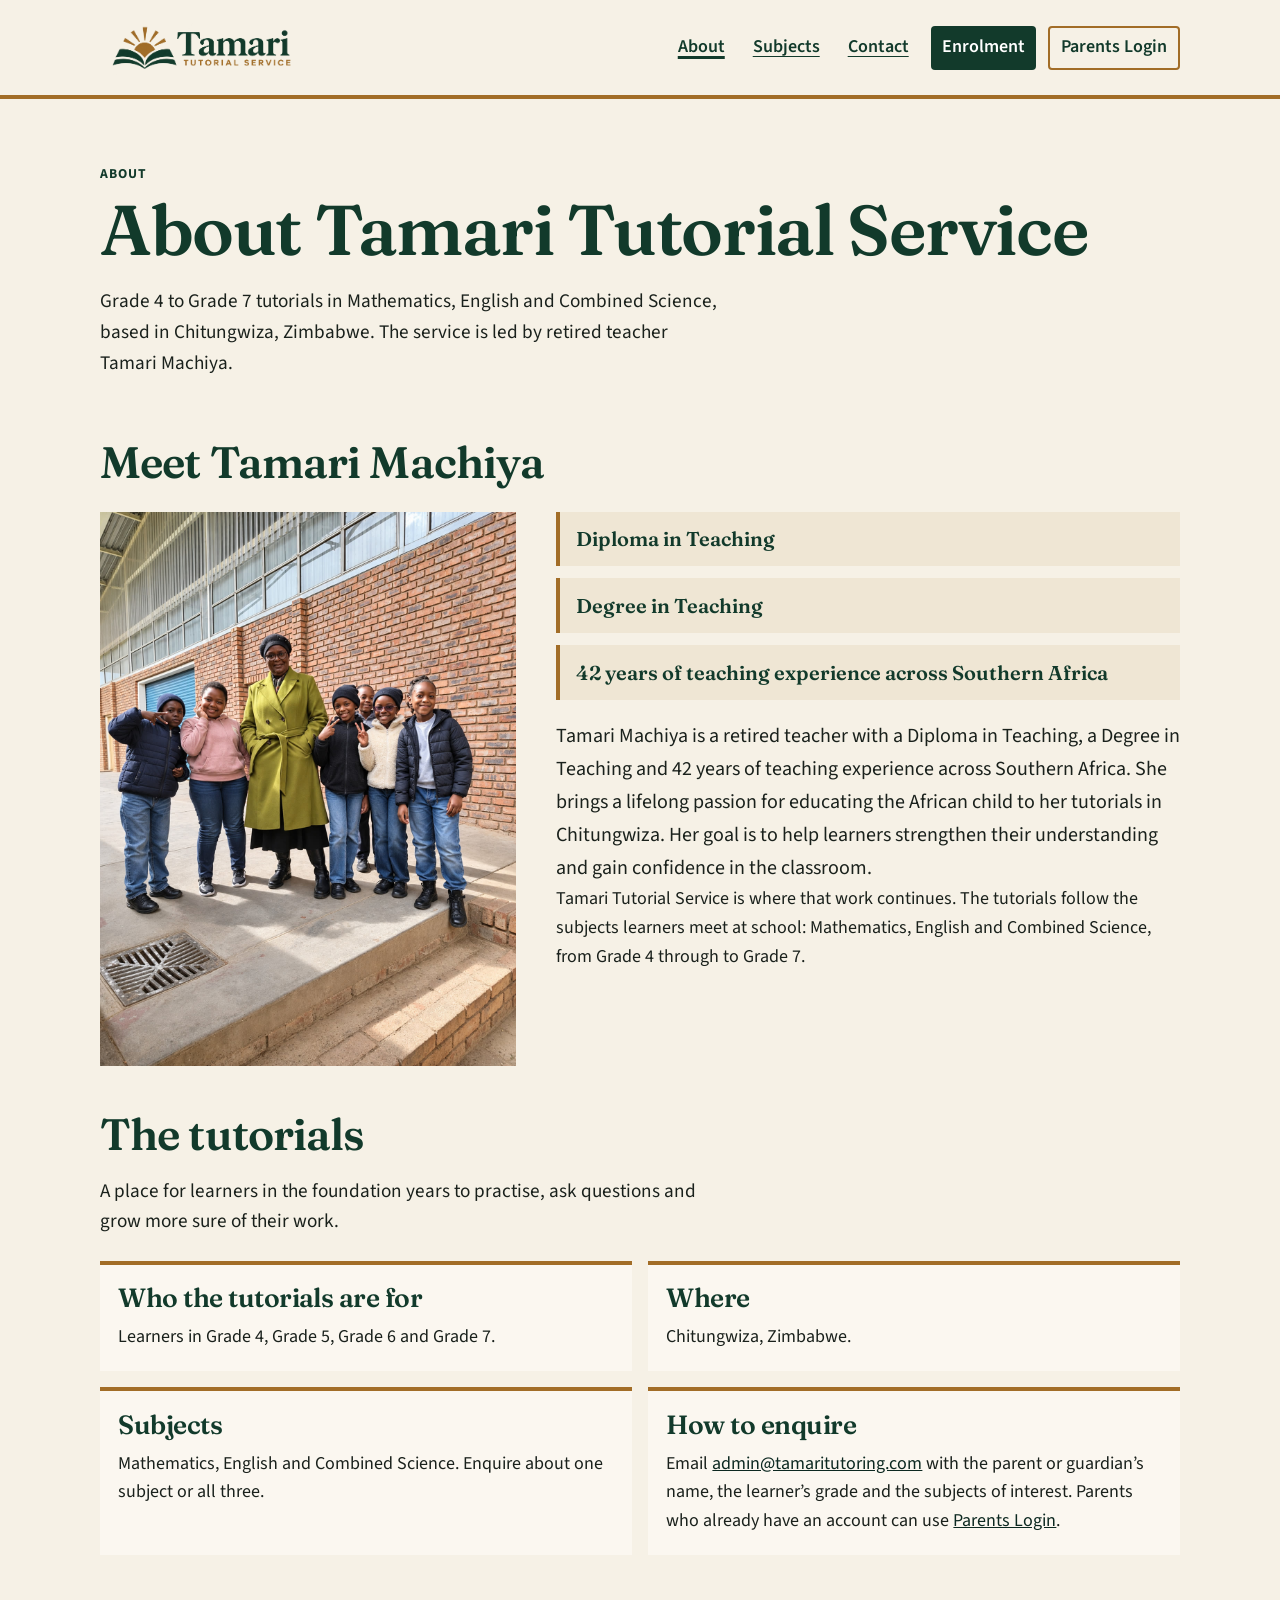
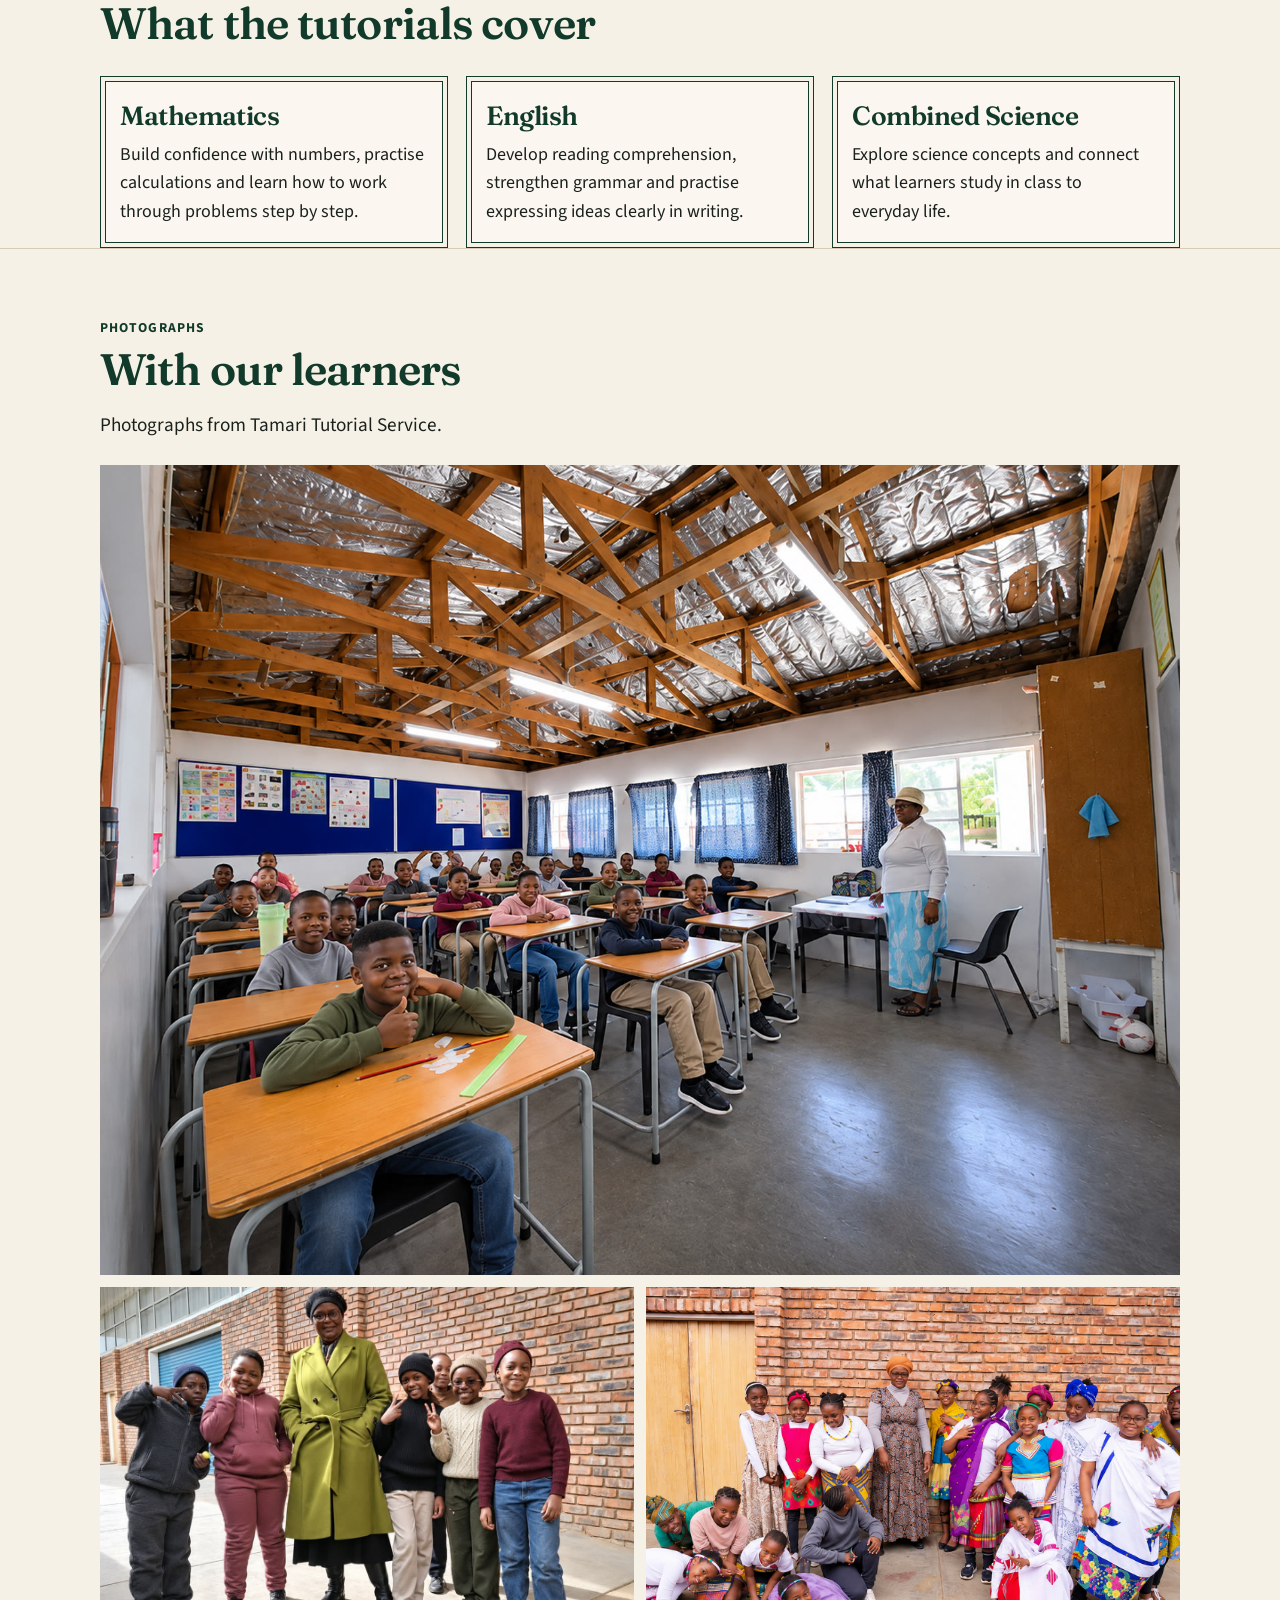
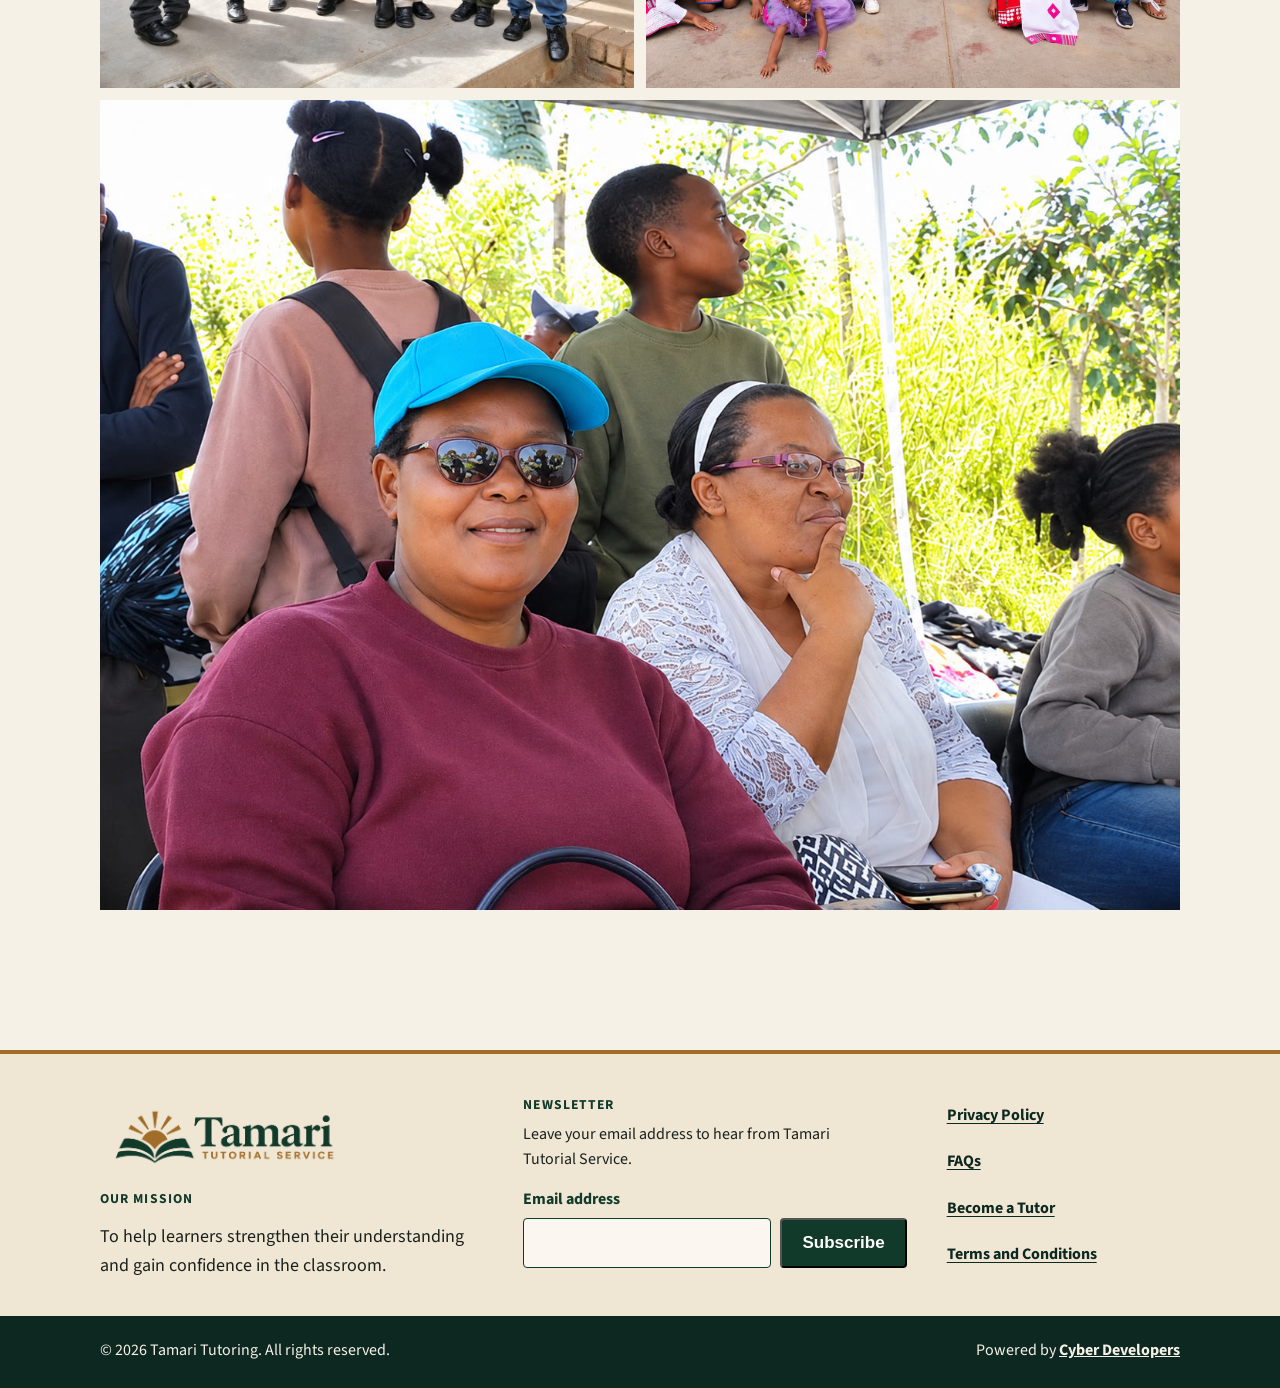
==== commit 3340bd28: "Remove the newsletter note about emailing the address. Drop “This sends your email address to admin@" ====
--- a/about.html
+++ b/about.html
@@ -156,7 +156,6 @@
                 <input id="newsletter-email" type="email" name="email" autocomplete="email" required>
                 <button class="button" type="submit">Subscribe</button>
               </div>
-              <p class="newsletter-note">This sends your email address to admin@tamaritutoring.com.</p>
             </form>
             <p class="form-success" id="newsletter-success" hidden>Thank you. Your email address has been sent to Tamari Tutorial Service.</p>
           </div>
--- a/styles.css
+++ b/styles.css
@@ -508,6 +508,16 @@
   font-size: 1.2rem;
 }
 
+.contact-phone {
+  margin: 0 0 1.5rem;
+  font-size: 1.35rem;
+  font-weight: 700;
+}
+
+.contact-phone a {
+  color: var(--green);
+}
+
 .faq h2 {
   margin-top: 1.85rem;
   font-size: clamp(1.45rem, 2.5vw, 1.85rem);
@@ -734,12 +744,6 @@
   font: inherit;
 }
 
-.newsletter-note {
-  max-width: 28rem;
-  margin: 0.7rem 0 0;
-  color: var(--ink-soft);
-}
-
 .footer-nav ul {
   display: grid;
   gap: 0.15rem;
